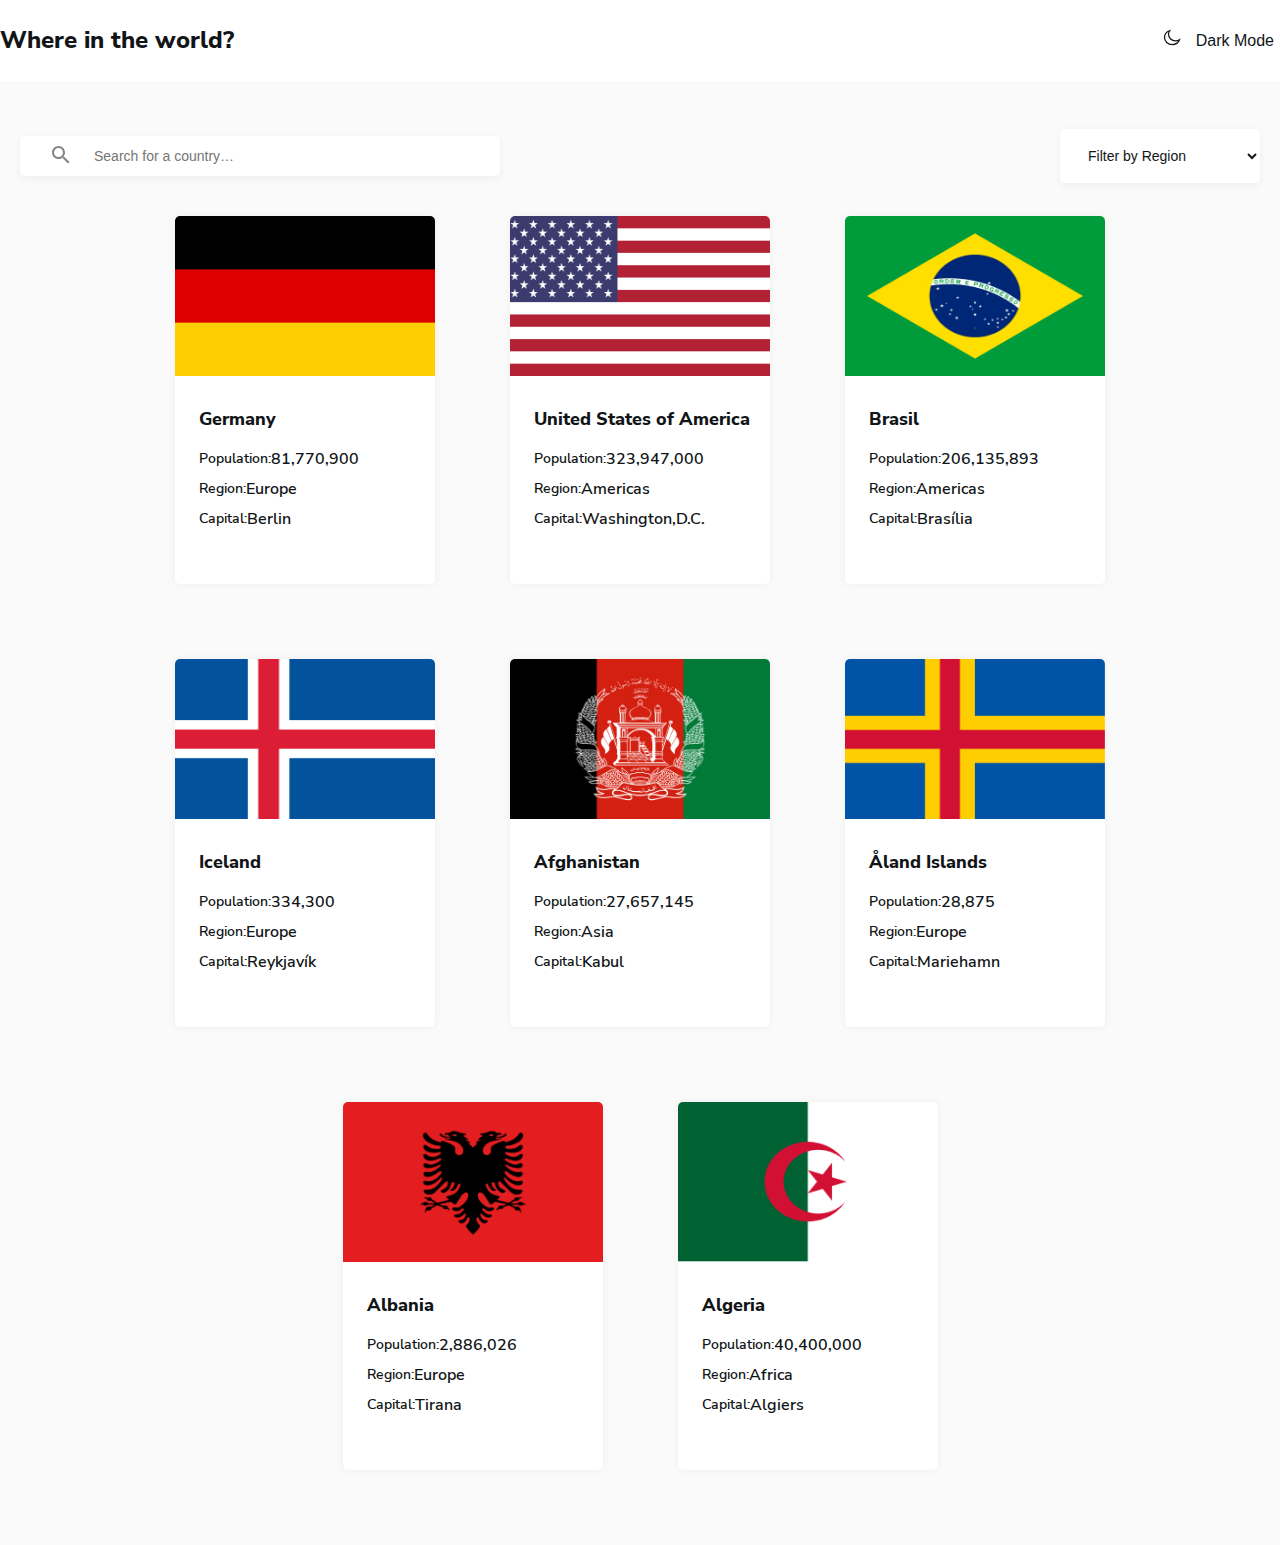
==== index.html @ 673b2ab4 "rest-api" ====
<!DOCTYPE html>
<html lang="en">
<head>
    <meta charset="UTF-8">
    <meta http-equiv="X-UA-Compatible" content="IE=edge">
    <meta name="viewport" content="width=device-width, initial-scale=1.0">
    <title>Document</title>
    <link rel="stylesheet" href="css/style.css">
</head>
<body>
    <header class="site-header site-header--white">
        <div class="site-header__container container">
            <h1 class="site-header__title">
                Where in the world?
            </h1>
            <button type="button" class="site-header__dark-mode-btn js-header-btn">
                Dark Mode
            </button>
        </div>
    </header>
    <main class="site-main site-main--white">
        <section class="flags container">
            <form action="https://echo.htmlacademy.ru/" class="flags__form">
                <input type="text" class="flags__input" placeholder="Search for a country…">
                <select name="countries" id="countries" class="flags__select">
                    <option value="" selected class="flags__select-obj">Filter by Region</option>
                    <option value="Africa" class="flags__select-obj">Africa</option>
                    <option value="America" class="flags__select-obj">America</option>
                    <option value="Asia" class="flags__select-obj">Asia</option>
                    <option value="Europe" class="flags__select-obj">Europe</option>
                    <option value="Oceania" class="flags__select-obj">Oceania</option>
                </select>
            </form>
            <ul class="flags__list">
                <li class="flags__item">
                    <img src="img/germany.jpg" alt="flag of germany" class="flags__item-img" width="267" height="160">
                    <h2 class="flags__item-tile">
                        Germany
                    </h2>
                    <ul class="flags__item-list">
                        <li class="flags__item-content">
                            <h3 class="flags__item-heading">
                                Population:
                            </h3>
                            <p class="flags__item-description">
                                81,770,900
                            </p>
                        </li>
                        <li class="flags__item-content">
                            <h3 class="flags__item-heading">
                                Region:
                            </h3>
                            <p class="flags__item-description">
                                Europe
                            </p>
                        </li>
                        <li class="flags__item-content">
                            <h3 class="flags__item-heading">
                                Capital: 
                            </h3>
                            <p class="flags__item-description">
                                Berlin
                            </p>
                        </li>
                    </ul>
                </li>
                <li class="flags__item">
                    <img src="img/usa.jpg" alt="flag of germany" class="flags__item-img" width="267" height="160">
                    <h2 class="flags__item-tile">
                        United States of America
                    </h2>
                    <ul class="flags__item-list">
                        <li class="flags__item-content">
                            <h3 class="flags__item-heading">
                                Population:
                            </h3>
                            <p class="flags__item-description">
                                323,947,000
                            </p>
                        </li>
                        <li class="flags__item-content">
                            <h3 class="flags__item-heading">
                                Region:
                            </h3>
                            <p class="flags__item-description">
                                Americas
                            </p>
                        </li>
                        <li class="flags__item-content">
                            <h3 class="flags__item-heading">
                                Capital: 
                            </h3>
                            <p class="flags__item-description">
                                Washington,D.C.
                            </p>
                        </li>
                    </ul>
                </li>
                <li class="flags__item">
                    <img src="img/brazil.jpg" alt="flag of germany" class="flags__item-img" width="267" height="160">
                    <h2 class="flags__item-tile">
                        Brasil
                    </h2>
                    <ul class="flags__item-list">
                        <li class="flags__item-content">
                            <h3 class="flags__item-heading">
                                Population:
                            </h3>
                            <p class="flags__item-description">
                                206,135,893
                            </p>
                        </li>
                        <li class="flags__item-content">
                            <h3 class="flags__item-heading">
                                Region:
                            </h3>
                            <p class="flags__item-description">
                                Americas
                            </p>
                        </li>
                        <li class="flags__item-content">
                            <h3 class="flags__item-heading">
                                Capital: 
                            </h3>
                            <p class="flags__item-description">
                                Brasília
                            </p>
                        </li>
                    </ul>
                </li>
                <li class="flags__item">
                    <img src="img/iceland.jpg" alt="flag of germany" class="flags__item-img" width="267" height="160">
                    <h2 class="flags__item-tile">
                        Iceland
                    </h2>
                    <ul class="flags__item-list">
                        <li class="flags__item-content">
                            <h3 class="flags__item-heading">
                                Population:
                            </h3>
                            <p class="flags__item-description">
                                334,300
                            </p>
                        </li>
                        <li class="flags__item-content">
                            <h3 class="flags__item-heading">
                                Region:
                            </h3>
                            <p class="flags__item-description">
                                Europe
                            </p>
                        </li>
                        <li class="flags__item-content">
                            <h3 class="flags__item-heading">
                                Capital: 
                            </h3>
                            <p class="flags__item-description">
                                Reykjavík
                            </p>
                        </li>
                    </ul>
                </li>
                <li class="flags__item">
                    <img src="img/afghanistan.jpg" alt="flag of germany" class="flags__item-img" width="267" height="160">
                    <h2 class="flags__item-tile">
                        Afghanistan
                    </h2>
                    <ul class="flags__item-list">
                        <li class="flags__item-content">
                            <h3 class="flags__item-heading">
                                Population:
                            </h3>
                            <p class="flags__item-description">
                                27,657,145
                            </p>
                        </li>
                        <li class="flags__item-content">
                            <h3 class="flags__item-heading">
                                Region:
                            </h3>
                            <p class="flags__item-description">
                                Asia
                            </p>
                        </li>
                        <li class="flags__item-content">
                            <h3 class="flags__item-heading">
                                Capital: 
                            </h3>
                            <p class="flags__item-description">
                                Kabul
                            </p>
                        </li>
                    </ul>
                </li>
                <li class="flags__item">
                    <img src="img/aland-island-flag.jpg" alt="flag of germany" class="flags__item-img" width="267" height="160">
                    <h2 class="flags__item-tile">
                        Åland Islands
                    </h2>
                    <ul class="flags__item-list">
                        <li class="flags__item-content">
                            <h3 class="flags__item-heading">
                                Population:
                            </h3>
                            <p class="flags__item-description">
                                28,875
                            </p>
                        </li>
                        <li class="flags__item-content">
                            <h3 class="flags__item-heading">
                                Region:
                            </h3>
                            <p class="flags__item-description">
                                Europe
                            </p>
                        </li>
                        <li class="flags__item-content">
                            <h3 class="flags__item-heading">
                                Capital: 
                            </h3>
                            <p class="flags__item-description">
                                Mariehamn
                            </p>
                        </li>
                    </ul>
                </li>
                <li class="flags__item">
                    <img src="img/albania-flag.jpg" alt="flag of germany" class="flags__item-img" width="267" height="160">
                    <h2 class="flags__item-tile">
                        Albania
                    </h2>
                    <ul class="flags__item-list">
                        <li class="flags__item-content">
                            <h3 class="flags__item-heading">
                                Population:
                            </h3>
                            <p class="flags__item-description">
                                2,886,026
                            </p>
                        </li>
                        <li class="flags__item-content">
                            <h3 class="flags__item-heading">
                                Region:
                            </h3>
                            <p class="flags__item-description">
                                Europe
                            </p>
                        </li>
                        <li class="flags__item-content">
                            <h3 class="flags__item-heading">
                                Capital: 
                            </h3>
                            <p class="flags__item-description">
                                Tirana
                            </p>
                        </li>
                    </ul>
                </li>
                <li class="flags__item">
                    <img src="img/algeria-flag.jpg" alt="flag of germany" class="flags__item-img" width="267" height="160">
                    <h2 class="flags__item-tile">
                        Algeria
                    </h2>
                    <ul class="flags__item-list">
                        <li class="flags__item-content">
                            <h3 class="flags__item-heading">
                                Population:
                            </h3>
                            <p class="flags__item-description">
                                40,400,000
                            </p>
                        </li>
                        <li class="flags__item-content">
                            <h3 class="flags__item-heading">
                                Region:
                            </h3>
                            <p class="flags__item-description">
                                Africa
                            </p>
                        </li>
                        <li class="flags__item-content">
                            <h3 class="flags__item-heading">
                                Capital: 
                            </h3>
                            <p class="flags__item-description">
                                Algiers
                            </p>
                        </li>
                    </ul>
                </li>
            </ul>
        </section>
    </main>
    <script src="js/main.js"></script>
</body>
</html>
---- css/style.css ----
@font-face {
    font-family: 'Nunito Sans';
    src: url('../fonts/NunitoSans-ExtraBold.woff2') format('woff2'),
        url('../fonts/NunitoSans-ExtraBold.woff') format('woff');
    font-weight: bold;
    font-style: normal;
    font-display: swap;
}

@font-face {
    font-family: 'Nunito Sans';
    src: url('../fonts/NunitoSans-SemiBold.woff2') format('woff2'),
        url('../fonts/NunitoSans-SemiBold.woff') format('woff');
    font-weight: 600;
    font-style: normal;
    font-display: swap;
}
/* GENERAL */
html {
  box-sizing: border-box;
  height: 100%;
  scroll-behavior: smooth;
}

*,
*::before,
*::after {
  box-sizing: inherit;
}

body {
  display: flex;
  flex-direction: column;
  height: 100%;
  margin: 0;
  padding: 0;
  overflow-x: hidden;
  font-family: 'Nunito Sans';
  background-color: #fff;
  color: var(--general-color);
}

img {
  max-width: 100%;
  height: auto;
}

.visually-hidden {
  position: absolute;
  white-space: nowrap;
  width: 1px;
  height: 1px;
  overflow: hidden;
  border: 0;
  padding: 0;
  clip: rect(0 0 0 0);
  clip-path: inset(50%);
  margin: -1px;
}
.container {
    max-width: 1320px;
    padding-right: 20px;
    padding-left: 20px;
    margin-left: auto;
    margin-right: auto;
}
:root {
  --background-color: #202C36;
  --items-bgc: #2B3844;
  --general-color: #fff;
}
.site-header {
    background-color: var(--items-bgc);
}
.site-header__container {
    display: flex;
    align-items: center;
    justify-content: space-between;
    padding: 24px 0;
}
.site-header__title {
    margin: 0;
    font-style: normal;
    font-weight: 800;
    font-size: 24px;
    line-height: 33px;
}
.site-header__dark-mode-btn {
    font-weight: 500;
    font-size: 16px;
    line-height: 22px;
    border: none;
    background-color: transparent;
    padding-left: 26px;
    color: var(--general-color);
}
.site-header__dark-mode-btn::before {
    content: url(../img/dark-mode-img.svg);
    width: 15px;
    margin-right: 10px;


}
.site-main {
    background-color: var(--background-color);
}
.flags__form {
    display: flex;
    align-items: center;
    justify-content: space-between;
    margin-bottom: 33px;
    position: relative;
}
.flags__input {
    background-color: var(--items-bgc);
    box-shadow: 0px 2px 9px rgba(0, 0, 0, 0.0532439);
    border-radius: 5px;
    padding: 10px 74px;
    padding-right: 20px;
    margin-right: 20px;
    max-width: 480px;
    width: 100%;
    font-weight: 400;
    font-size: 14px;
    line-height: 20px;
    color: #fff;
    border: none;
}
.flags__form::before {
    content: url(../img/icon-search-white.svg);
    width: 18px;
    height: 18px;
    position: absolute;
    margin-right: 25px;
    top: 17px;
    left: 32px;
    z-index: 2;
}
.flags__select {
    padding: 18px 24px;
    width: 200px;
    font-weight: 400;
    font-size: 14px;
    line-height: 20px;
    background-color: var(--items-bgc);
    box-shadow: 0px 2px 9px rgba(0, 0, 0, 0.0532439);
    border-radius: 5px;
    color: var(--general-color);
    border: none;
}
.flags__select-obj {
}
.flags {
    padding-top: 48px;
}
.flags__list {
    display: flex;
    align-items: center;
    flex-wrap: wrap;
    list-style-type: none;
    justify-content: center;
    padding: 0;
    margin: 0;
    margin-right: -75px;
}
.flags__item {
    text-align: left;
    overflow: hidden;
    max-width: 260px;
    width: 100%;
    margin-right: 75px;
    padding-bottom: 46px;
    background: var(--items-bgc);
    box-shadow: 0px 0px 7px 2px rgba(0, 0, 0, 0.0294384);
    border-radius: 5px;
    margin-bottom: 75px;
}
.flags__item-img {
    height: 160px;
}
.flags__item-tile {
    font-weight: 800;
    font-size: 18px;
    line-height: 26px;
    margin-bottom: 16px;
    margin-left: 24px;
    margin-top: 24px;
}
.flags__item-list {
    list-style-type: none;
    padding: 0;
    margin-left: 24px;
}
.flags__item-content {
    display: flex;
    align-items: center;
    justify-content: start;
}
.flags__item-heading {
    font-weight: 600;
    font-size: 14px;
    line-height: 16px;
    margin-top: 0;
    margin-bottom: 8px;
}
.flags__item-description {
    margin-bottom: 8px;
    margin-top: 0;
    font-weight: 600;
}
@media only screen and (max-width:600px) {
    body {
        padding-right: 20px;
        padding-left: 20px;
    }
    .flags__form {
        flex-direction: column;
        align-items: start;
    }
    .flags__input {
        margin-bottom: 40px;
    }

    .flags__form::before {
        top: 12px;
    }
    .flags__list {
        width: auto;
        flex-direction: column;
        margin: 0;
        margin-bottom: 40px;
    }
    .flags__item {
        margin: 0;
    }
    .flags__item:not(:last-child) {
        margin-bottom: 40px;
    }
}
.site-header--white {
    background-color: #fff;
}

.site-header--white
.site-header__title {
    color: #111517;
}
.site-header--white
.site-header__dark-mode-btn {
    color: #111517;
}
.site-header--white
.site-header__dark-mode-btn::before {
    content: url(../img/white-mode-moon.svg);
}
.site-main--white {
    background-color: #FAFAFA;
}
.site-main--white
.flags__input {
    background-color: #fff;
}
.site-main--white
.flags__select {
    background-color: #fff;
    color: #111517;
}
.site-main--white
.flags__item {
    background-color: #fff;
    color: #111517;
}
.site-main--white
.flags__form::before {
    content: url(../img/icon-search-black.svg);
}
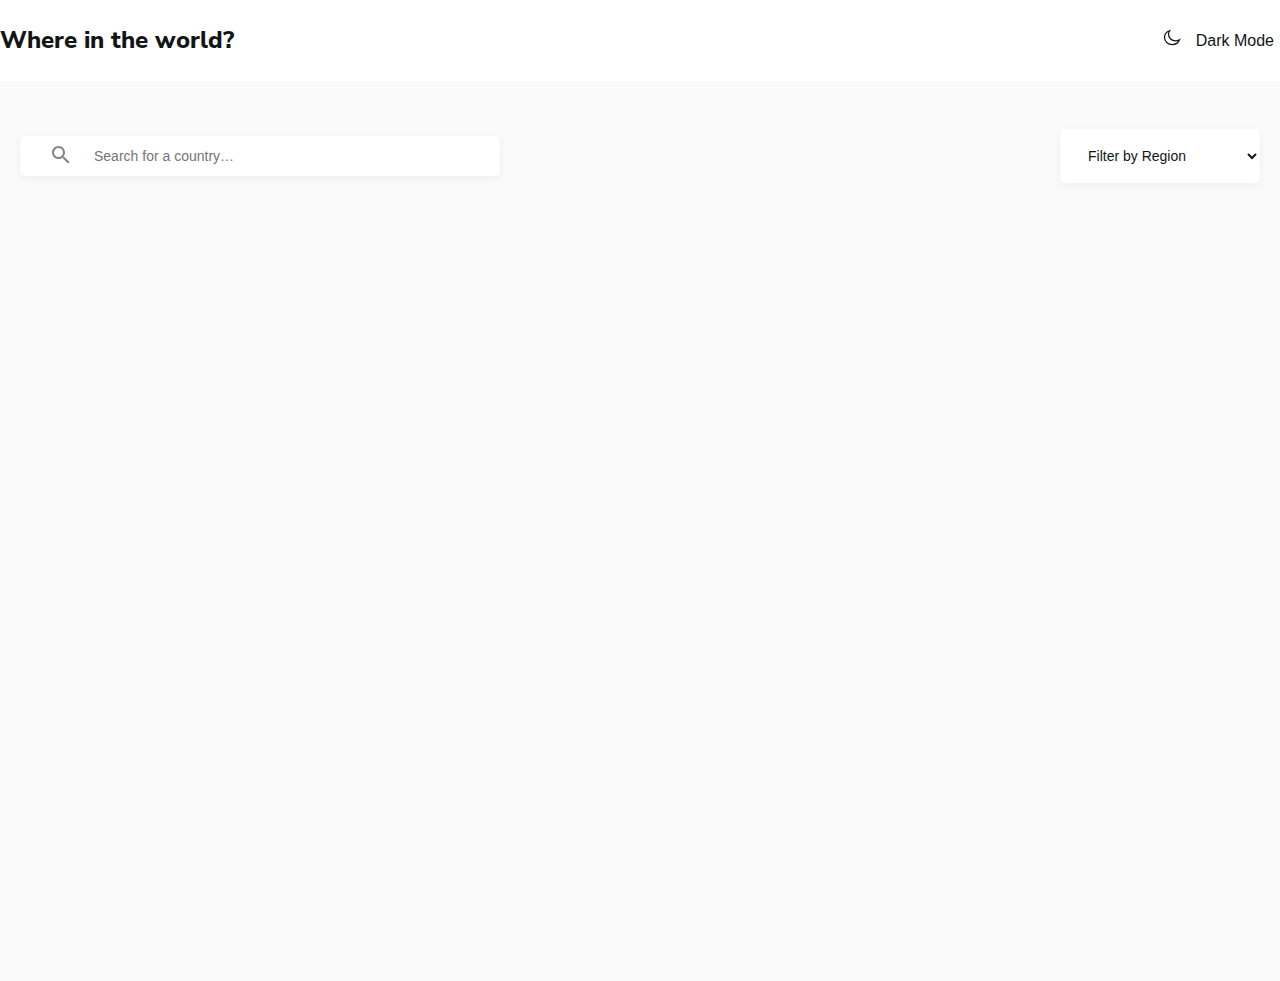
==== commit 4b3fd6b6: "edited js" ====
--- a/index.html
+++ b/index.html
@@ -4,7 +4,7 @@
     <meta charset="UTF-8">
     <meta http-equiv="X-UA-Compatible" content="IE=edge">
     <meta name="viewport" content="width=device-width, initial-scale=1.0">
-    <title>Document</title>
+    <title>Rest Api</title>
     <link rel="stylesheet" href="css/style.css">
 </head>
 <body>
@@ -23,274 +23,49 @@
             <form action="https://echo.htmlacademy.ru/" class="flags__form">
                 <input type="text" class="flags__input" placeholder="Search for a country…">
                 <select name="countries" id="countries" class="flags__select">
-                    <option value="" selected class="flags__select-obj">Filter by Region</option>
-                    <option value="Africa" class="flags__select-obj">Africa</option>
-                    <option value="America" class="flags__select-obj">America</option>
-                    <option value="Asia" class="flags__select-obj">Asia</option>
-                    <option value="Europe" class="flags__select-obj">Europe</option>
-                    <option value="Oceania" class="flags__select-obj">Oceania</option>
+                    <option value="0" selected class="flags__select-obj">Filter by Region</option>
                 </select>
             </form>
             <ul class="flags__list">
-                <li class="flags__item">
-                    <img src="img/germany.jpg" alt="flag of germany" class="flags__item-img" width="267" height="160">
-                    <h2 class="flags__item-tile">
-                        Germany
-                    </h2>
-                    <ul class="flags__item-list">
-                        <li class="flags__item-content">
-                            <h3 class="flags__item-heading">
-                                Population:
-                            </h3>
-                            <p class="flags__item-description">
-                                81,770,900
-                            </p>
-                        </li>
-                        <li class="flags__item-content">
-                            <h3 class="flags__item-heading">
-                                Region:
-                            </h3>
-                            <p class="flags__item-description">
-                                Europe
-                            </p>
-                        </li>
-                        <li class="flags__item-content">
-                            <h3 class="flags__item-heading">
-                                Capital: 
-                            </h3>
-                            <p class="flags__item-description">
-                                Berlin
-                            </p>
-                        </li>
-                    </ul>
-                </li>
-                <li class="flags__item">
-                    <img src="img/usa.jpg" alt="flag of germany" class="flags__item-img" width="267" height="160">
-                    <h2 class="flags__item-tile">
-                        United States of America
-                    </h2>
-                    <ul class="flags__item-list">
-                        <li class="flags__item-content">
-                            <h3 class="flags__item-heading">
-                                Population:
-                            </h3>
-                            <p class="flags__item-description">
-                                323,947,000
-                            </p>
-                        </li>
-                        <li class="flags__item-content">
-                            <h3 class="flags__item-heading">
-                                Region:
-                            </h3>
-                            <p class="flags__item-description">
-                                Americas
-                            </p>
-                        </li>
-                        <li class="flags__item-content">
-                            <h3 class="flags__item-heading">
-                                Capital: 
-                            </h3>
-                            <p class="flags__item-description">
-                                Washington,D.C.
-                            </p>
-                        </li>
-                    </ul>
-                </li>
-                <li class="flags__item">
-                    <img src="img/brazil.jpg" alt="flag of germany" class="flags__item-img" width="267" height="160">
-                    <h2 class="flags__item-tile">
-                        Brasil
-                    </h2>
-                    <ul class="flags__item-list">
-                        <li class="flags__item-content">
-                            <h3 class="flags__item-heading">
-                                Population:
-                            </h3>
-                            <p class="flags__item-description">
-                                206,135,893
-                            </p>
-                        </li>
-                        <li class="flags__item-content">
-                            <h3 class="flags__item-heading">
-                                Region:
-                            </h3>
-                            <p class="flags__item-description">
-                                Americas
-                            </p>
-                        </li>
-                        <li class="flags__item-content">
-                            <h3 class="flags__item-heading">
-                                Capital: 
-                            </h3>
-                            <p class="flags__item-description">
-                                Brasília
-                            </p>
-                        </li>
-                    </ul>
-                </li>
-                <li class="flags__item">
-                    <img src="img/iceland.jpg" alt="flag of germany" class="flags__item-img" width="267" height="160">
-                    <h2 class="flags__item-tile">
-                        Iceland
-                    </h2>
-                    <ul class="flags__item-list">
-                        <li class="flags__item-content">
-                            <h3 class="flags__item-heading">
-                                Population:
-                            </h3>
-                            <p class="flags__item-description">
-                                334,300
-                            </p>
-                        </li>
-                        <li class="flags__item-content">
-                            <h3 class="flags__item-heading">
-                                Region:
-                            </h3>
-                            <p class="flags__item-description">
-                                Europe
-                            </p>
-                        </li>
-                        <li class="flags__item-content">
-                            <h3 class="flags__item-heading">
-                                Capital: 
-                            </h3>
-                            <p class="flags__item-description">
-                                Reykjavík
-                            </p>
-                        </li>
-                    </ul>
-                </li>
-                <li class="flags__item">
-                    <img src="img/afghanistan.jpg" alt="flag of germany" class="flags__item-img" width="267" height="160">
-                    <h2 class="flags__item-tile">
-                        Afghanistan
-                    </h2>
-                    <ul class="flags__item-list">
-                        <li class="flags__item-content">
-                            <h3 class="flags__item-heading">
-                                Population:
-                            </h3>
-                            <p class="flags__item-description">
-                                27,657,145
-                            </p>
-                        </li>
-                        <li class="flags__item-content">
-                            <h3 class="flags__item-heading">
-                                Region:
-                            </h3>
-                            <p class="flags__item-description">
-                                Asia
-                            </p>
-                        </li>
-                        <li class="flags__item-content">
-                            <h3 class="flags__item-heading">
-                                Capital: 
-                            </h3>
-                            <p class="flags__item-description">
-                                Kabul
-                            </p>
-                        </li>
-                    </ul>
-                </li>
-                <li class="flags__item">
-                    <img src="img/aland-island-flag.jpg" alt="flag of germany" class="flags__item-img" width="267" height="160">
-                    <h2 class="flags__item-tile">
-                        Åland Islands
-                    </h2>
-                    <ul class="flags__item-list">
-                        <li class="flags__item-content">
-                            <h3 class="flags__item-heading">
-                                Population:
-                            </h3>
-                            <p class="flags__item-description">
-                                28,875
-                            </p>
-                        </li>
-                        <li class="flags__item-content">
-                            <h3 class="flags__item-heading">
-                                Region:
-                            </h3>
-                            <p class="flags__item-description">
-                                Europe
-                            </p>
-                        </li>
-                        <li class="flags__item-content">
-                            <h3 class="flags__item-heading">
-                                Capital: 
-                            </h3>
-                            <p class="flags__item-description">
-                                Mariehamn
-                            </p>
-                        </li>
-                    </ul>
-                </li>
-                <li class="flags__item">
-                    <img src="img/albania-flag.jpg" alt="flag of germany" class="flags__item-img" width="267" height="160">
-                    <h2 class="flags__item-tile">
-                        Albania
-                    </h2>
-                    <ul class="flags__item-list">
-                        <li class="flags__item-content">
-                            <h3 class="flags__item-heading">
-                                Population:
-                            </h3>
-                            <p class="flags__item-description">
-                                2,886,026
-                            </p>
-                        </li>
-                        <li class="flags__item-content">
-                            <h3 class="flags__item-heading">
-                                Region:
-                            </h3>
-                            <p class="flags__item-description">
-                                Europe
-                            </p>
-                        </li>
-                        <li class="flags__item-content">
-                            <h3 class="flags__item-heading">
-                                Capital: 
-                            </h3>
-                            <p class="flags__item-description">
-                                Tirana
-                            </p>
-                        </li>
-                    </ul>
-                </li>
-                <li class="flags__item">
-                    <img src="img/algeria-flag.jpg" alt="flag of germany" class="flags__item-img" width="267" height="160">
-                    <h2 class="flags__item-tile">
-                        Algeria
-                    </h2>
-                    <ul class="flags__item-list">
-                        <li class="flags__item-content">
-                            <h3 class="flags__item-heading">
-                                Population:
-                            </h3>
-                            <p class="flags__item-description">
-                                40,400,000
-                            </p>
-                        </li>
-                        <li class="flags__item-content">
-                            <h3 class="flags__item-heading">
-                                Region:
-                            </h3>
-                            <p class="flags__item-description">
-                                Africa
-                            </p>
-                        </li>
-                        <li class="flags__item-content">
-                            <h3 class="flags__item-heading">
-                                Capital: 
-                            </h3>
-                            <p class="flags__item-description">
-                                Algiers
-                            </p>
-                        </li>
-                    </ul>
-                </li>
+                
+                
             </ul>
         </section>
     </main>
+    <template class="flags-template">
+        <li class="flags__item">
+            <img src="img/germany.jpg" alt="flag of germany" class="flags__item-img" width="267" height="160">
+            <h2 class="flags__item-tile">
+                Germany
+            </h2>
+            <ul class="flags__item-list">
+                <li class="flags__item-content">
+                    <h3 class="flags__item-heading">
+                        Population:
+                    </h3>
+                    <p id="population" class="flags__item-description">
+                        81,770,900
+                    </p>
+                </li>
+                <li class="flags__item-content">
+                    <h3 class="flags__item-heading">
+                        Region:
+                    </h3>
+                    <p id="region" class="flags__item-description">
+                        Europe
+                    </p>
+                </li>
+                <li class="flags__item-content">
+                    <h3 class="flags__item-heading">
+                        Capital: 
+                    </h3>
+                    <p id="capital" class="flags__item-description">
+                        Berlin
+                    </p>
+                </li>
+            </ul>
+        </li>
+    </template>
     <script src="js/main.js"></script>
 </body>
 </html>--- a/css/style.css
+++ b/css/style.css
@@ -103,6 +103,7 @@
 }
 .site-main {
     background-color: var(--background-color);
+    min-height: 100vh;
 }
 .flags__form {
     display: flex;
@@ -259,6 +260,7 @@
 .site-main--white
 .flags__input {
     background-color: #fff;
+    color: #111517;
 }
 .site-main--white
 .flags__select {
